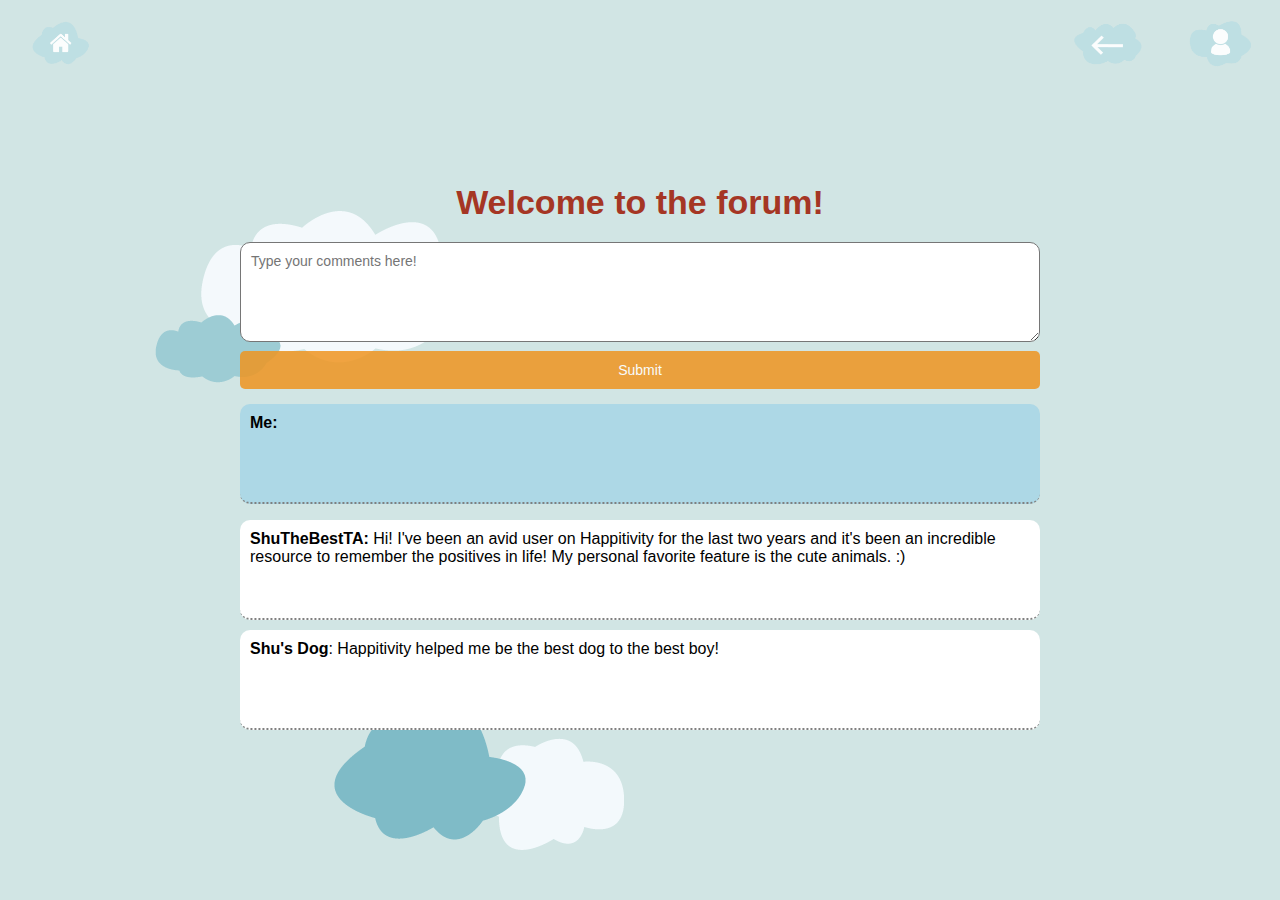
==== connect.html @ ca52b8cd "Connect changes" ====
<!DOCTYPE html>

<html>
<title>Connect</title>
<meta charset="utf-8"/>
<link rel="stylesheet" type="text/css" href="css/positivity.css">

<body background="assets/login__bg.png">
  <div class="menu-container">
    <div class="nav">
        <div class="col" id = "navHome">
            <a href="menu.html"><img class="responsive-button" id="menu-button" src="assets/button__home.png"></a>
        </div>
        <div class="col" id="navUser">
          <a href="user-dog.html"><img class="responsive-button"id="menu-button" src="assets/button__user.png"></a>
          <img class="responsive-button"id="menu-button" src="assets/button_back.png" onclick ="goBack()">
        </div>
    </div>

    <div class="user-container">
      <div class="hello">Welcome to the forum!</div>
      <textarea id = "forumNewText" placeholder= "Type your comments here!"></textarea>
      <input type="submit" value="Submit" onclick="submitText()"></input>
      <div id = "forumText">
        <b> Me: </b>
      </div><p>
      <div id = "comments">
        <b>ShuTheBestTA:</b> Hi! I've been an avid user on Happitivity for the last two years and it's been an incredible resource to remember the positives in life! My personal favorite feature is the cute animals. :)
      </div>
      <div id = "comments">
        <b>Shu's Dog</b>: Happitivity helped me be the best dog to the best boy!
      </div>
    </div>
  </div>




 <script src="javascript/pos.js"></script>
</body>
</html>
---- css/positivity.css ----
body {
  font-family: Avenir, sans-serif;
}

* {
  box-sizing: border-box;
}

/* style containers */
.container {
  position: relative;
  border-radius: 5px;
  background-color: #f2f2f2;
  padding: 20px 0 0px 0;
}

.login-container {
  width: 500px;
  height: 800px;
  position: relative;
  border-radius: 5px;
  padding: 125px 0px 200px 0px;
  margin-left: auto;
  margin-right: auto;
}

.menu-container {
  position: relative;
  border-radius: 5px;
  height: 800px;
}

.user-container {
  width: 800px;
  height: 800px;
  position: relative;
  border-radius: 5px;
  margin-left: auto;
  margin-right: auto;
  padding: 125px 0px 200px 0px;
}

/* navigation */
.nav {
  text-align: center;
  height: 50px;
  width:auto;
  min-width: 500px;
}

.nav .col img{
  float:left;
  width: 110px;
  height: 70px;
}

#navHome img{
  float:left;
}
#navUser img{
  float: right;
}

/* style inputs and link buttons */
input,
.btn {
  width: 100%;
  padding: 12px;
  border: none;
  border-radius: 5px;
  margin: 5px 0;
  opacity: 0.85;
  display: inline-block;
  font-size: 14px;
  line-height: 14px;
  text-decoration: none; /* remove underline from anchors */
}

input:hover,
.btn:hover {
  opacity: 1;
}


.title {
  font-size: 72px;
  font-weight: bold;
  color: #A53624;
  text-align: center;
}

.login {
  color: #609DA9;
  text-align: center;
  font-size:20px;
  padding-bottom: 20px;
}

.user-data {
  color: #609DA9;
  text-align: left;
  font-size:18px;
}

.hello {
  font-size: 34px;
  font-weight: bold;
  color: #A53624;
  text-align: center;
  padding-bottom: 20px;
}

.links {
  width: 500px;
  margin: auto;
}

#forumText {
  width: 100%;
  height: 100px;
  background-color: lightblue;
  border-radius:10px;
  border-bottom: dotted 2px grey;
  padding: 10px;
  margin-top: 10px;
}

#forumNewText{
  border-radius:10px;
  padding: 10px;
  height: 100px;
  width: 100%;
  font-size: 14px;
  font-family: Avenir, sans-serif;
}

#comments {
  width: 100%;
  height: 100px;
  background-color: white;
  border-radius:10px;
  border-bottom: dotted 2px grey;
  padding: 10px;
  margin-top: 10px;
}

/* style the submit button */
input[type=submit] {
  background-color: #EF9420;
  color: white;
  cursor: pointer;
}

input[type=submit]:hover {
  background-color: #E27B07;
}

/* Two-column layout */

.login-col {
  float: left;
  width: 50%;
  margin: auto;
  padding: 0 50px;
  margin-top: 6px;
}

.col {
  float: left;
  width: 50%;
}

/* splitting the screen into thirds (3 columns)*/
.col33 {
  float: left;
  width: 33%;
  margin: auto;
  padding: 0 50px;
  margin-top: 6px;
  height: 800px;
  align-items: center;
  text-align: center;
  color: white;
  font-size: 20px;
}

/* fitting images into the column */

.col33 img{
  width:100%;
  margin-top: 50%;
}

/* User Profile column */
.useCol {
  float: left;
  width: 50%;
  margin: auto;
}

.useCol img{
  float: right;
  border-radius: 50%;
  border: white 4px solid;
  width: 200px;
}

/* vertical line for 1/2 screen */
.vl {
  position: absolute;
  left: 50%;
  border: 1px solid #F7FBFD;
  border-radius: 1px;
  margin-top: 20px;
  height: 175px;
}

/* MENU PAGE */
/* activities column */

#actCol{
  background-color: #BCDEE3;
  }

/* connect column */
#conCol {
  background-color: #F6B96D;
}

/* resources column */
#resCol{
  background-color: #CB5932;
}

/* ACTIVITIES PAGE */
/* animal column */
#animalCol{
  background-color: #B1E0D9;
}

/* music column */
#musicCol{
  background-color: #D6E7E4;
}

/* meditation column */
#medCol{
  background-color: #8DA7AA;

}

/* hide some text on medium and large screens */
.hide-md-lg {
  display: none;
}

.responsive-button{
  opacity: 0.9;
  transition: transform .2s;
  cursor: pointer;
}
.responsive-button:hover{
  opacity: 1;
  transform: scale(1.3);
}
#responsive-menu-button{
  height: 25%;
  min-height: 80px;
  min-width: 100px;
  width: 80%;
}

#menu-button:hover{
  filter: contrast(110%)
}

#resources-button2{
  background-color: #CB5932;
}

/* Responsive layout - when the screen is less than 650px wide, make the two columns stack on top of each other instead of next to each other */
@media screen and (max-width: 650px) {
  .col {
    width: 100%;
    margin-top: 0;
  }
  /* hide the vertical line */
  .vl {
    display: none;
  }
  /* show the hidden text on small screens */
  .hide-md-lg {
    display: block;
    text-align: center;
  }
}
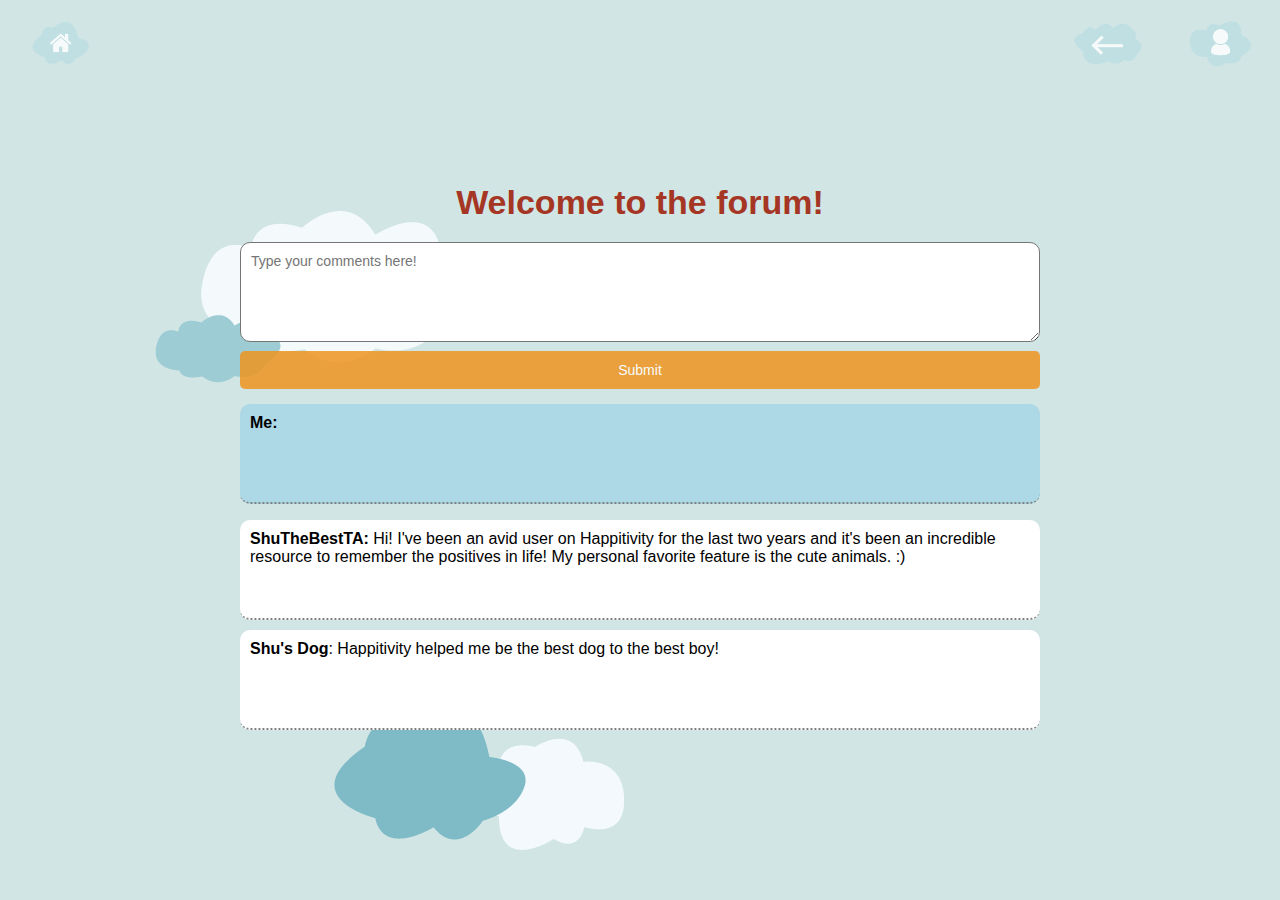
==== commit da9077b1: "changes" ====
--- a/connect.html
+++ b/connect.html
@@ -17,7 +17,7 @@
         </div>
     </div>
 
-    <div class="user-container">
+    <div class="user-container" id= "forumContain">
       <div class="hello">Welcome to the forum!</div>
       <textarea id = "forumNewText" placeholder= "Type your comments here!"></textarea>
       <input type="submit" value="Submit" onclick="submitText()"></input>
--- a/css/positivity.css
+++ b/css/positivity.css
@@ -256,19 +256,19 @@
 }
 
 .responsive-button{
-  opacity: 0.9;
+  opacity: 0.8;
   transition: transform .2s;
   cursor: pointer;
 }
 .responsive-button:hover{
   opacity: 1;
-  transform: scale(1.3);
+  transform: scale(1.2);
 }
 #responsive-menu-button{
-  height: 25%;
+  /* height: 25%;
   min-height: 80px;
   min-width: 100px;
-  width: 80%;
+  width: 80%; */
 }
 
 #menu-button:hover{
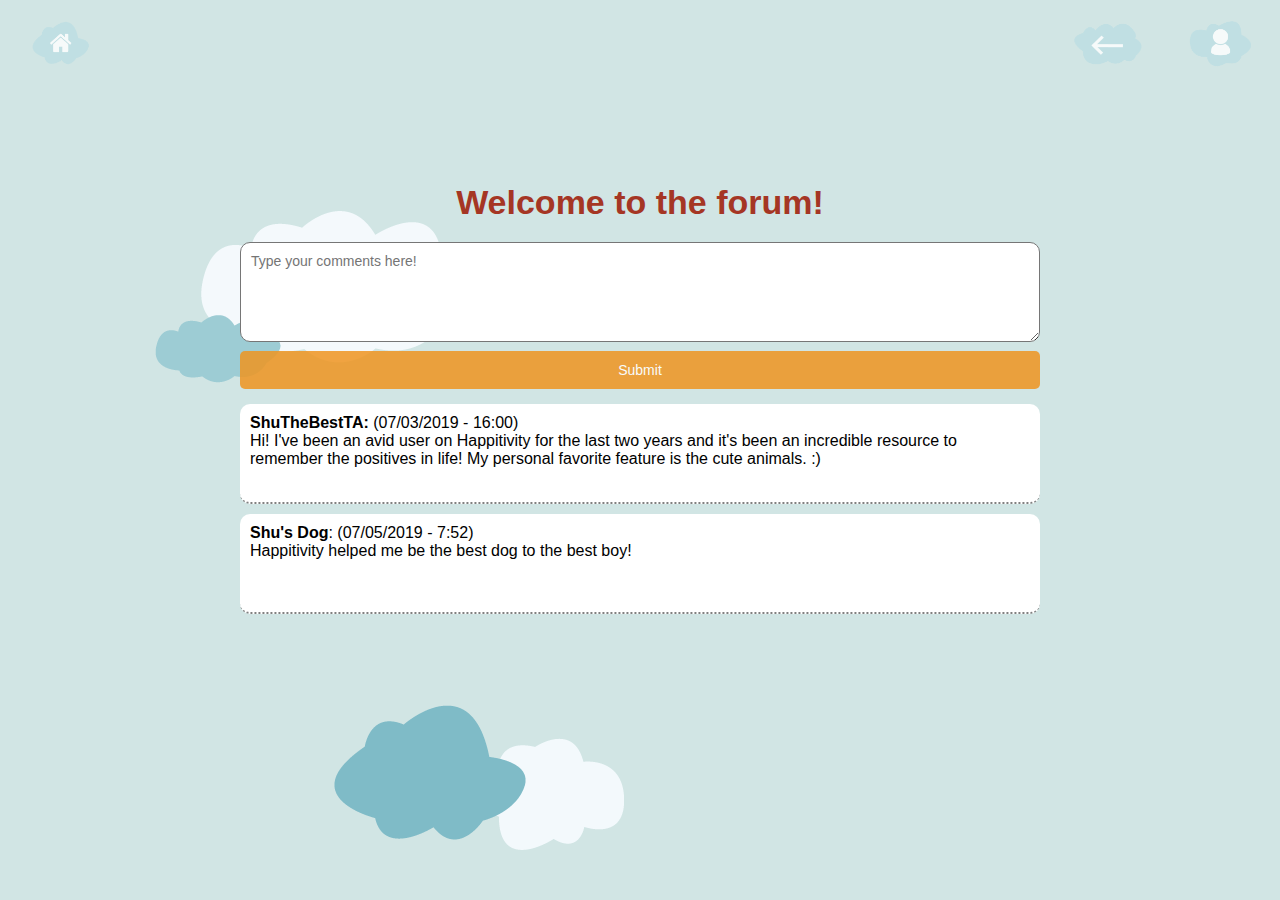
==== commit 1ea1c672: "Comment functionality added." ====
--- a/connect.html
+++ b/connect.html
@@ -18,17 +18,15 @@
     </div>
 
     <div class="user-container" id= "forumContain">
+
       <div class="hello">Welcome to the forum!</div>
-      <textarea id = "forumNewText" placeholder= "Type your comments here!"></textarea>
+      <textarea id = "forumNewText" placeholder= "Type your comments here!" ></textarea>
       <input type="submit" value="Submit" onclick="submitText()"></input>
-      <div id = "forumText">
-        <b> Me: </b>
-      </div><p>
       <div id = "comments">
-        <b>ShuTheBestTA:</b> Hi! I've been an avid user on Happitivity for the last two years and it's been an incredible resource to remember the positives in life! My personal favorite feature is the cute animals. :)
+        <b>ShuTheBestTA:</b>  (07/03/2019 - 16:00) <br> Hi! I've been an avid user on Happitivity for the last two years and it's been an incredible resource to remember the positives in life! My personal favorite feature is the cute animals. :)
       </div>
       <div id = "comments">
-        <b>Shu's Dog</b>: Happitivity helped me be the best dog to the best boy!
+        <b>Shu's Dog</b>:  (07/05/2019 - 7:52) <br> Happitivity helped me be the best dog to the best boy!
       </div>
     </div>
   </div>
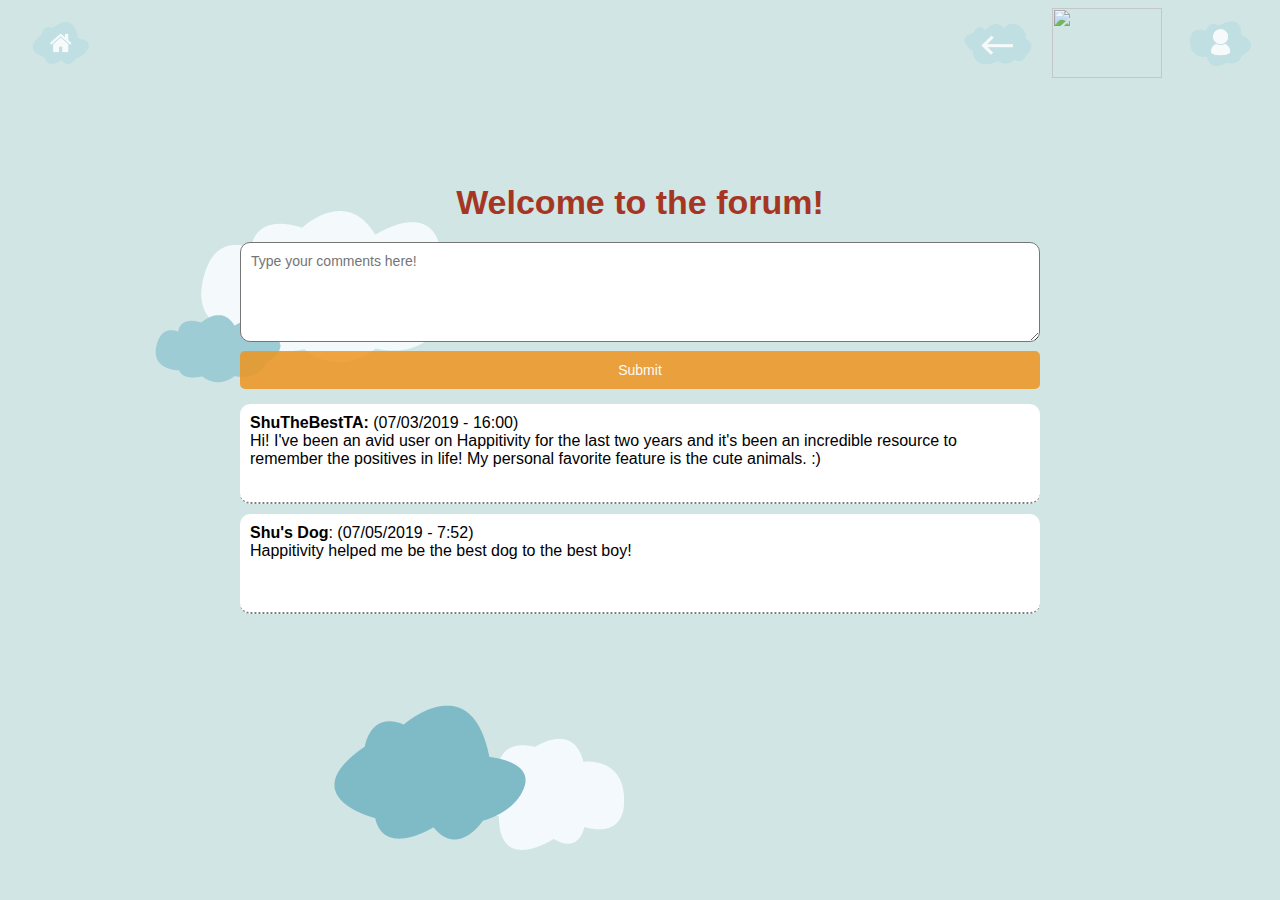
==== commit 7b3beee5: "centering" ====
--- a/connect.html
+++ b/connect.html
@@ -6,6 +6,8 @@
 <link rel="stylesheet" type="text/css" href="css/positivity.css">
 
 <body background="assets/login__bg.png">
+  <div id = "overlay" onclick = "toggleOverlay()">
+  </div>
   <div class="menu-container">
     <div class="nav">
         <div class="col" id = "navHome">
@@ -13,13 +15,15 @@
         </div>
         <div class="col" id="navUser">
           <a href="user-dog.html"><img class="responsive-button"id="menu-button" src="assets/button__user.png"></a>
+          <img class="responsive-button" id="menu-button" src="assets/button_info.png" onclick="toggle_info_viz()">
           <img class="responsive-button"id="menu-button" src="assets/button_back.png" onclick ="goBack()">
         </div>
     </div>
 
     <div class="user-container" id= "forumContain">
-
       <div class="hello">Welcome to the forum!</div>
+      <img class="points" id="commentPoints" src="assets/alert_popup 2.png" onclick="toggle_viz()">
+      <img class="points" id="badgeInfo" src="assets/popup_badgeinfo.png" onclick="toggle_info_viz()">
       <textarea id = "forumNewText" placeholder= "Type your comments here!" ></textarea>
       <input type="submit" value="Submit" onclick="submitText()"></input>
       <div id = "comments">
@@ -31,9 +35,6 @@
     </div>
   </div>
 
-
-
-
  <script src="javascript/pos.js"></script>
 </body>
 </html>
--- a/css/positivity.css
+++ b/css/positivity.css
@@ -1,6 +1,20 @@
 
 body {
   font-family: Avenir, sans-serif;
+
+}
+
+#overlay {
+  position: fixed;
+  visibility:hidden;
+  width: 100%;
+  height: 100%;
+  top: 0;
+  left: 0;
+  right: 0;
+  bottom: 0;
+  background-color: rgba(0,0,0,0.5);
+  z-index: 50;
 }
 
 * {
@@ -74,14 +88,13 @@
   display: inline-block;
   font-size: 14px;
   line-height: 14px;
-  text-decoration: none; /* remove underline from anchors */
+  text-decoration: none;
 }
 
 input:hover,
 .btn:hover {
   opacity: 1;
 }
-
 
 .title {
   font-size: 72px;
@@ -264,12 +277,6 @@
   opacity: 1;
   transform: scale(1.2);
 }
-#responsive-menu-button{
-  /* height: 25%;
-  min-height: 80px;
-  min-width: 100px;
-  width: 80%; */
-}
 
 #menu-button:hover{
   filter: contrast(110%)
@@ -277,6 +284,26 @@
 
 #resources-button2{
   background-color: #CB5932;
+}
+
+.points{
+  position: fixed;
+  top:100px;
+  left:calc(50% - 250px);
+  visibility: hidden;
+  height: 40%;
+  z-index: 100;
+}
+
+#badgeInfo{
+  height: 60%;
+  align-content: center;
+}
+
+#backdrop{
+  background: black;
+  z-index: 50;
+  opacity: 0.8;
 }
 
 /* Responsive layout - when the screen is less than 650px wide, make the two columns stack on top of each other instead of next to each other */
